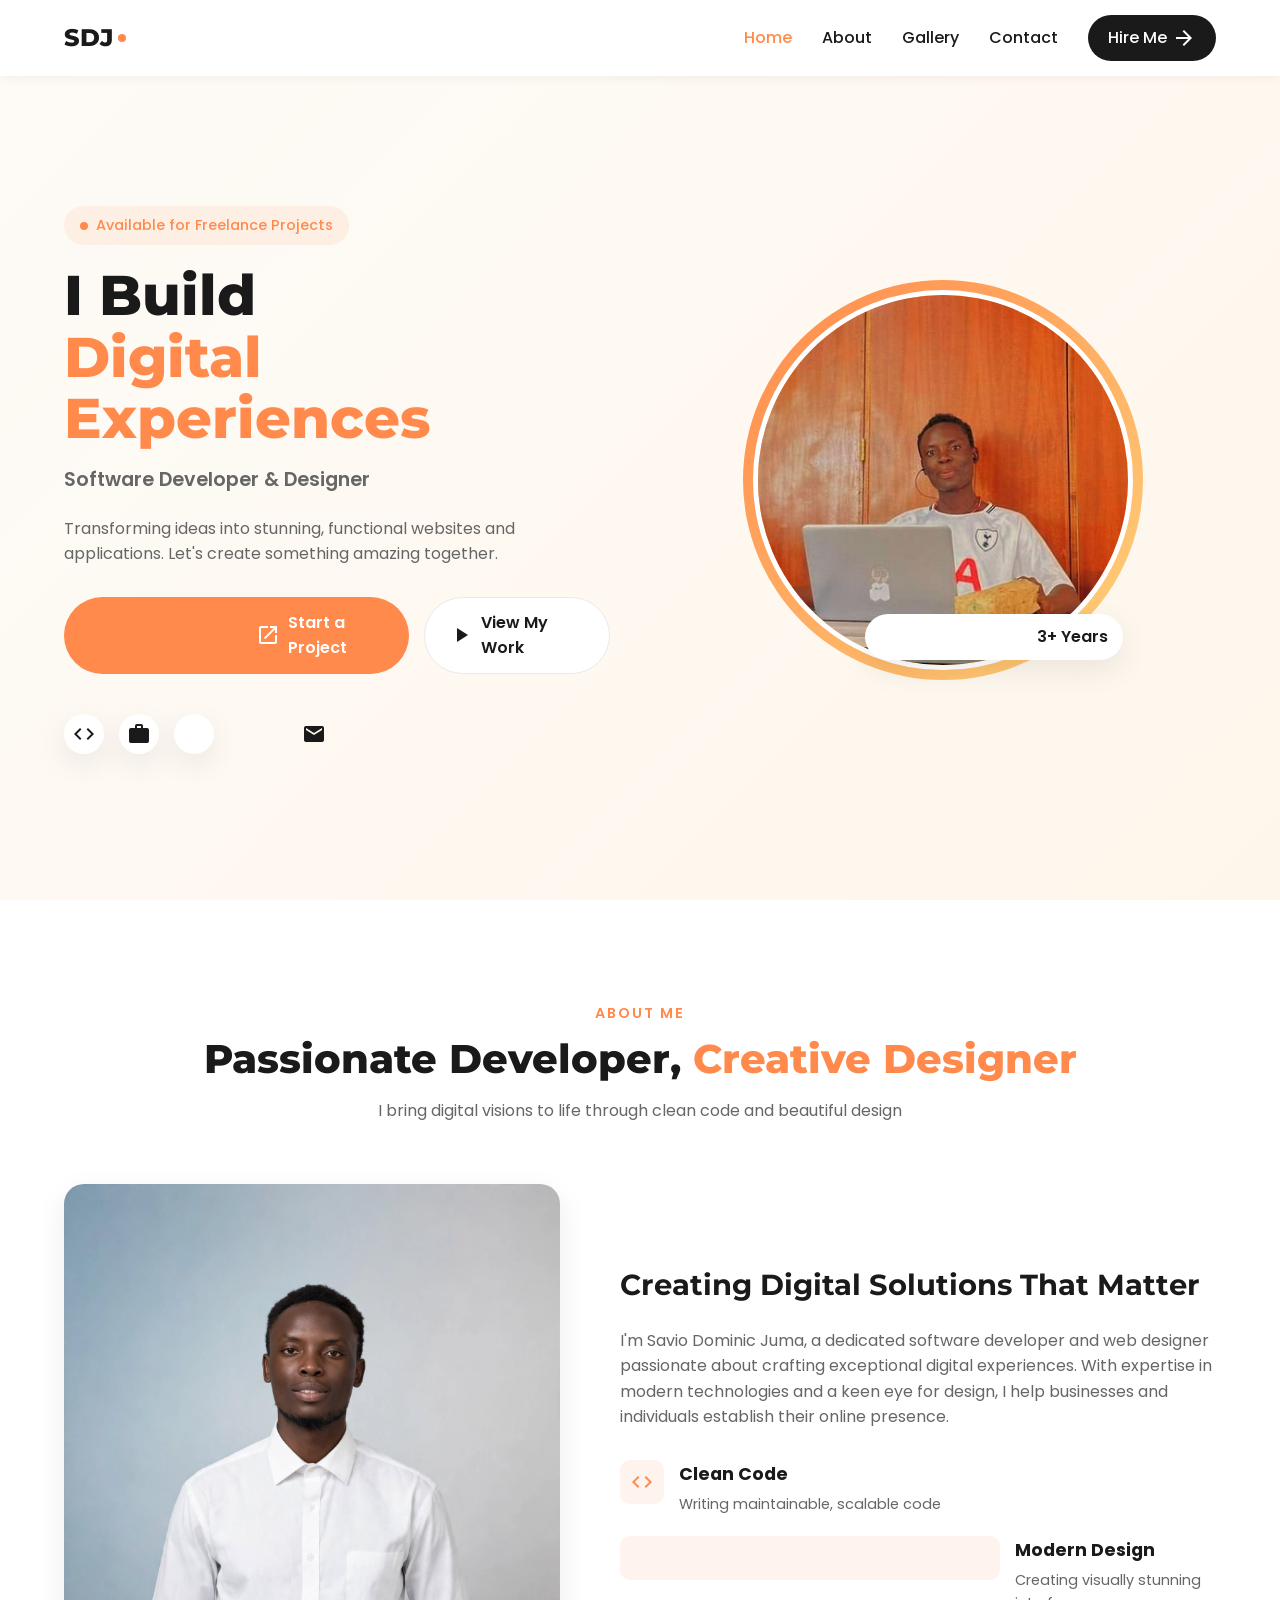
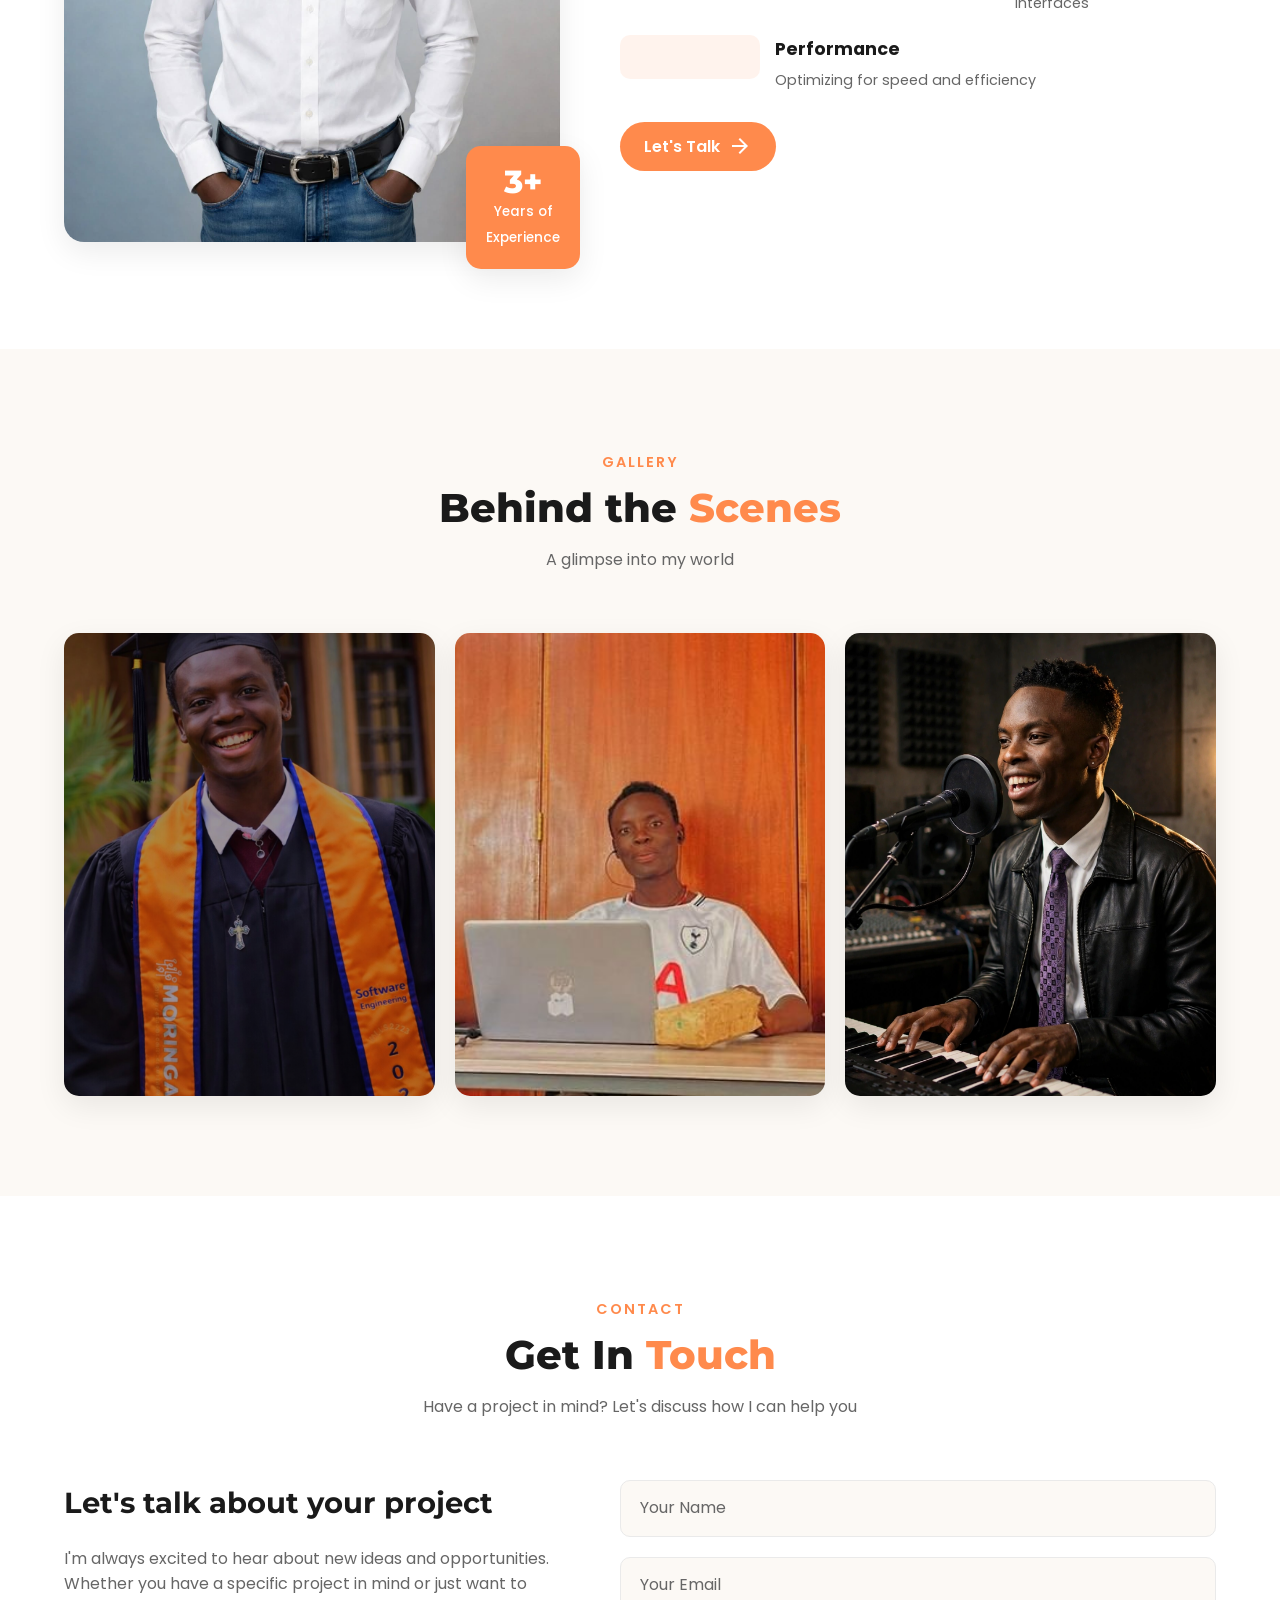
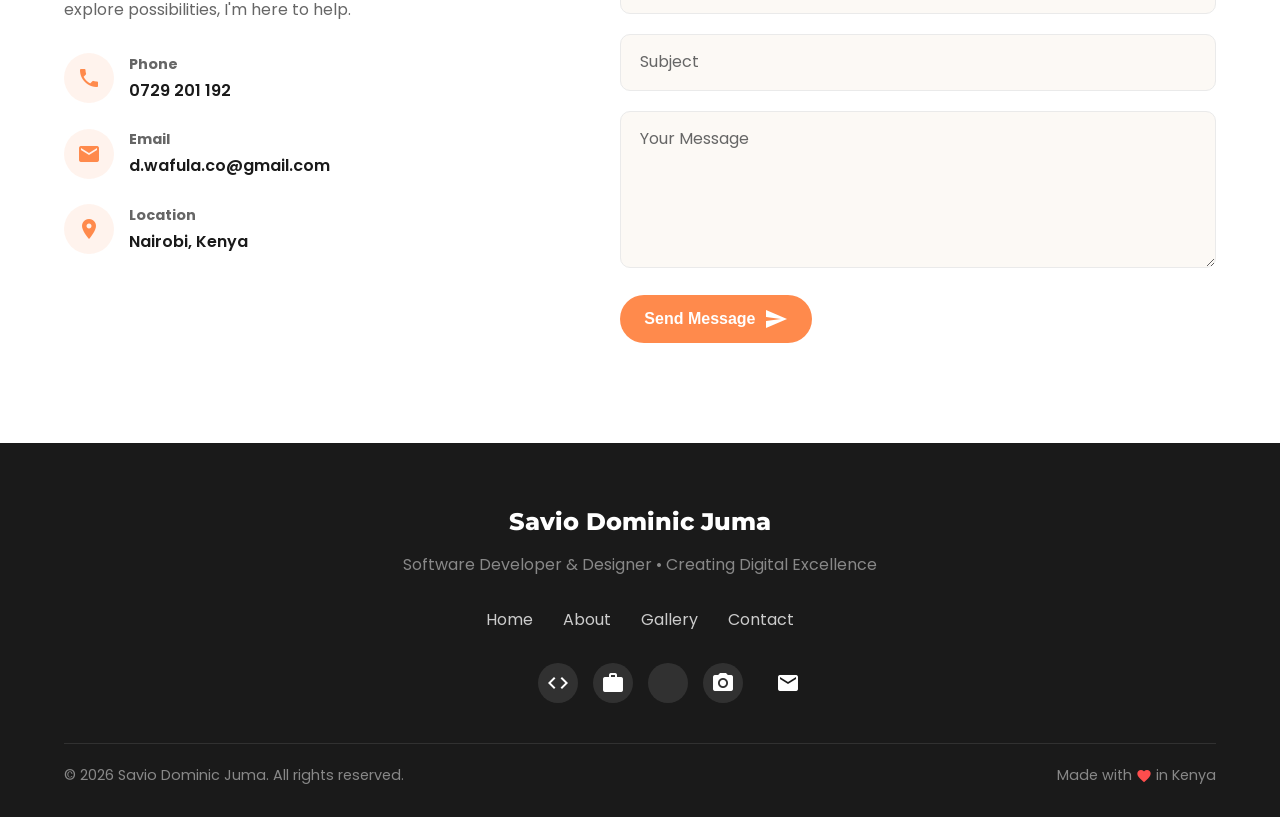
==== index.html @ 6fb2f416 "feat: complete portfolio" ====
<!DOCTYPE html>
<html lang="en">
<head>
    <meta charset="UTF-8">
    <meta name="viewport" content="width=device-width, initial-scale=1.0">
    <meta name="description" content="Portfolio of Savio Dominic Juma, a Software Developer & Designer specializing in web development.">
    <title>Savio Dominic Juma | Portfolio</title>
    
    <!-- Fonts & Icons -->
    <link rel="preconnect" href="https://fonts.googleapis.com">
    <link rel="preconnect" href="https://fonts.gstatic.com" crossorigin>
    <link href="https://fonts.googleapis.com/css2?family=Poppins:wght@300;400;500;600;700&family=Montserrat:wght@700;800&display=swap" rel="stylesheet">
    <link href="https://fonts.googleapis.com/icon?family=Material+Icons" rel="stylesheet">
    
    <!-- CSS -->
    <link rel="stylesheet" href="style.css">
</head>
<body>

    <!-- ===== NAVIGATION ===== -->
    <nav class="navbar">
        <div class="nav-container">
            <a href="#" class="nav-logo">
                <span class="logo-text">SDJ</span>
                <span class="logo-dot"></span>
            </a>
            
            <ul class="nav-links">
                <li><a href="#home" class="nav-link active">Home</a></li>
                <li><a href="#about" class="nav-link">About</a></li>
                <li><a href="#gallery" class="nav-link">Gallery</a></li>
                <li><a href="#contact" class="nav-link">Contact</a></li>
                <li><a href="#contact" class="nav-cta"><span>Hire Me</span><span class="material-icons">arrow_forward</span></a></li>
            </ul>            
            
            <button class="nav-toggle" aria-label="Toggle menu">
                <span class="material-icons">menu</span>
            </button>
        </div>
    </nav>

    <main>
        <!-- ===== HERO SECTION ===== -->
        <section class="hero" id="home">
            <div class="hero-container">
                <div class="hero-content">
                    <div class="hero-badge">
                        <span class="badge-dot"></span>
                        <span>Available for Freelance Projects</span>
                    </div>
                    
                    <h1 class="hero-title">
                        <span class="hero-title-line">I Build</span>
                        <span class="hero-title-line accent-text">Digital Experiences</span>
                    </h1>
                    
                    <p class="hero-subtitle">Software Developer & Designer</p>
                    
                    <p class="hero-description">
                        Transforming ideas into stunning, functional websites and applications. 
                        Let's create something amazing together.
                    </p>
                    
                    <div class="hero-ctas">
                        <a href="#contact" class="btn btn-primary">
                            <span class="material-icons">rocket_launch</span>
                            Start a Project
                        </a>
                        <a href="#gallery" class="btn btn-secondary">
                            <span class="material-icons">play_arrow</span>
                            View My Work
                        </a>
                    </div>

                    <div class="hero-social">
                        <a href="https://github.com/savio1-domi" target="_blank" rel="noopener" class="hero-social-link">
                            <span class="material-icons">code</span>
                        </a>
                        <a href="https://www.linkedin.com/in/dominic-juma-018305279/" target="_blank" rel="noopener" class="hero-social-link">
                            <span class="material-icons">work</span>
                        </a>
                        <a href="https://x.com/saviodomiju" target="_blank" rel="noopener" class="hero-social-link">
                            <span class="material-icons">alternate_email</span>
                        </a>
                    </div>
                </div>
                
                <div class="hero-image">
                    <div class="hero-photo-wrapper">
                        <div class="hero-photo-glow"></div>
                        <img src="images/Domini.png" 
                             alt="Savio Dominic Juma - Software Developer" 
                             class="hero-photo"
                             loading="eager">
                        <div class="hero-photo-badge">
                            <span class="material-icons">verified</span>
                            <span>3+ Years</span>
                        </div>
                    </div>
                </div>
            </div>
        </section>

        <!-- ===== ABOUT SECTION ===== -->
        <section class="about-section" id="about">
            <div class="container">
                <div class="section-header">
                    <span class="section-subtitle">About Me</span>
                    <h2 class="section-title">Passionate Developer, <span class="accent-text">Creative Designer</span></h2>
                    <p class="section-description">
                        I bring digital visions to life through clean code and beautiful design
                    </p>
                </div>
                
                <div class="about-content">
                    <div class="about-image">
                        <div class="about-image-wrapper">
                            <img src="images/Domi.jpeg" 
                                 alt="Savio Dominic Juma black and white portrait" 
                                 class="about-photo"
                                 loading="lazy">
                            <div class="about-experience">
                                <span class="experience-number">3+</span>
                                <span class="experience-text">Years of<br>Experience</span>
                            </div>
                        </div>
                    </div>
                    
                    <div class="about-text">
                        <h3>Creating Digital Solutions That Matter</h3>
                        <p>
                            I'm Savio Dominic Juma, a dedicated software developer and web designer 
                            passionate about crafting exceptional digital experiences. With expertise 
                            in modern technologies and a keen eye for design, I help businesses and 
                            individuals establish their online presence.
                        </p>
                        
                        <div class="feature-grid">
                            <div class="feature-item">
                                <div class="feature-icon"><span class="material-icons">code</span></div>
                                <div class="feature-text">
                                    <h4>Clean Code</h4>
                                    <p>Writing maintainable, scalable code</p>
                                </div>
                            </div>
                            
                            <div class="feature-item">
                                <div class="feature-icon"><span class="material-icons">design_services</span></div>
                                <div class="feature-text">
                                    <h4>Modern Design</h4>
                                    <p>Creating visually stunning interfaces</p>
                                </div>
                            </div>
                            
                            <div class="feature-item">
                                <div class="feature-icon"><span class="material-icons">speed</span></div>
                                <div class="feature-text">
                                    <h4>Performance</h4>
                                    <p>Optimizing for speed and efficiency</p>
                                </div>
                            </div>
                        </div>

                        <a href="#contact" class="btn btn-primary about-cta">
                            <span>Let's Talk</span>
                            <span class="material-icons">arrow_forward</span>
                        </a>
                    </div>
                </div>
            </div>
        </section>

        <!-- ===== GALLERY SECTION ===== -->
        <section class="gallery-section" id="gallery">
            <div class="container">
                <div class="section-header">
                    <span class="section-subtitle">Gallery</span>
                    <h2 class="section-title">Behind the <span class="accent-text">Scenes</span></h2>
                    <p class="section-description">
                        A glimpse into my world
                    </p>
                </div>

                <div class="gallery-grid">
                    <div class="gallery-item">
                        <img src="images/Congradulations.png" alt="Savio Dominic Juma - Blue Background Portrait" class="gallery-img">
                        <div class="gallery-overlay">
                            <span class="material-icons">zoom_in</span>
                        </div>
                    </div>
                    <div class="gallery-item">
                        <img src="images/Domini.png" alt="Savio Dominic Juma - Casual Laptop Work" class="gallery-img">
                        <div class="gallery-overlay">
                            <span class="material-icons">zoom_in</span>
                        </div>
                    </div>
                    <!-- The B&W is used in the About section, but we can add another or reuse it here -->
                    <div class="gallery-item">
                        <img src="images/studio.png" alt="Savio Dominic Juma - Black and White" class="gallery-img">
                        <div class="gallery-overlay">
                            <span class="material-icons">zoom_in</span>
                        </div>
                    </div>
                </div>
            </div>
        </section>

        <!-- ===== CONTACT SECTION ===== -->
        <section class="contact-section" id="contact">
            <div class="container">
                <div class="section-header">
                    <span class="section-subtitle">Contact</span>
                    <h2 class="section-title">Get In <span class="accent-text">Touch</span></h2>
                    <p class="section-description">
                        Have a project in mind? Let's discuss how I can help you
                    </p>
                </div>
                
                <div class="contact-wrapper">
                    <div class="contact-info">
                        <h3>Let's talk about your project</h3>
                        <p>I'm always excited to hear about new ideas and opportunities. Whether you have a specific project in mind or just want to explore possibilities, I'm here to help.</p>
                        
                        <div class="contact-details">
                            <div class="contact-item">
                                <div class="contact-icon-small"><span class="material-icons">phone</span></div>
                                <div>
                                    <h4>Phone</h4>
                                    <a href="tel:0729201192">0729 201 192</a>
                                </div>
                            </div>
                            
                            <div class="contact-item">
                                <div class="contact-icon-small"><span class="material-icons">email</span></div>
                                <div>
                                    <h4>Email</h4>
                                    <a href="mailto:d.wafula.co@gmail.com">d.wafula.co@gmail.com</a>
                                </div>
                            </div>
                            
                            <div class="contact-item">
                                <div class="contact-icon-small"><span class="material-icons">location_on</span></div>
                                <div>
                                    <h4>Location</h4>
                                    <p>Nairobi, Kenya</p>
                                </div>
                            </div>
                        </div>
                    </div>
                    
                    <form class="contact-form" action="#" method="POST">
                        <div class="form-group">
                            <input type="text" id="name" name="name" required placeholder=" ">
                            <label for="name">Your Name</label>
                        </div>
                        
                        <div class="form-group">
                            <input type="email" id="email" name="email" required placeholder=" ">
                            <label for="email">Your Email</label>
                        </div>
                        
                        <div class="form-group">
                            <input type="text" id="subject" name="subject" required placeholder=" ">
                            <label for="subject">Subject</label>
                        </div>
                        
                        <div class="form-group">
                            <textarea id="message" name="message" rows="5" required placeholder=" "></textarea>
                            <label for="message">Your Message</label>
                        </div>
                        
                        <button type="submit" class="btn btn-primary submit-btn">
                            <span>Send Message</span>
                            <span class="material-icons">send</span>
                        </button>
                    </form>
                </div>
            </div>
        </section>
    </main>

    <!-- ===== FOOTER ===== -->
    <footer class="footer">
        <div class="container">
            <div class="footer-content">
                <div class="footer-logo">Savio Dominic Juma</div>
                <p class="footer-text">
                    Software Developer & Designer • Creating Digital Excellence
                </p>
                
                <div class="footer-links">
                    <a href="#home">Home</a>
                    <a href="#about">About</a>
                    <a href="#gallery">Gallery</a>
                    <a href="#contact">Contact</a>
                </div>
                
                <div class="footer-social">
                    <a href="https://github.com/savio1-domi" target="_blank" rel="noopener"><span class="material-icons">code</span></a>
                    <a href="https://www.linkedin.com/in/dominic-juma-018305279/" target="_blank" rel="noopener"><span class="material-icons">work</span></a>
                    <a href="https://x.com/saviodomiju" target="_blank" rel="noopener"><span class="material-icons">alternate_email</span></a>
                    <a href="https://www.instagram.com/savio.domi.de.great/" target="_blank" rel="noopener"><span class="material-icons">camera_alt</span></a>
                </div>
                
                <div class="footer-divider"></div>
                
                <div class="footer-bottom">
                    <p>© 2026 Savio Dominic Juma. All rights reserved.</p>
                    <p>Made with <span class="material-icons heart">favorite</span> in Kenya</p>
                </div>
            </div>
        </div>
    </footer>

    <button class="back-to-top" id="backToTop">
        <span class="material-icons">arrow_upward</span>
    </button>

    <!-- JavaScript (Optional, for basic interactions like the mobile menu) -->
    <script>
        // Simple Mobile Menu Toggle
        const navToggle = document.querySelector('.nav-toggle');
        const navLinks = document.querySelector('.nav-links');
        if (navToggle) {
            navToggle.addEventListener('click', () => {
                navLinks.classList.toggle('active');
            });
        }

        // Back to top button
        const backToTop = document.getElementById('backToTop');
        window.addEventListener('scroll', () => {
            if (window.scrollY > 300) {
                backToTop.classList.add('visible');
            } else {
                backToTop.classList.remove('visible');
            }
        });
        backToTop.addEventListener('click', () => {
            window.scrollTo({ top: 0, behavior: 'smooth' });
        });
    </script>
</body>
</html>
---- style.css ----
/* =========================================================
   Variables & Reset
   ========================================================= */
:root {
    --primary: #ff8a4c;
    --primary-dark: #e06d35;
    --secondary: #ffd27a;
    --text-dark: #1a1a1a;
    --text-muted: #666;
    --bg-light: #fcf9f5;
    --bg-white: #ffffff;
    --border: #eaeaea;
    --font-heading: 'Montserrat', sans-serif;
    --font-body: 'Poppins', sans-serif;
    --shadow: 0 10px 30px rgba(0,0,0,0.08);
    --radius: 12px;
    --transition: all 0.3s ease;
}

* {
    margin: 0;
    padding: 0;
    box-sizing: border-box;
}

html {
    scroll-behavior: smooth;
}

body {
    font-family: var(--font-body);
    color: var(--text-dark);
    background-color: var(--bg-light);
    line-height: 1.6;
    overflow-x: hidden;
}

a {
    text-decoration: none;
    color: inherit;
}

ul {
    list-style: none;
}

.container {
    width: 90%;
    max-width: 1200px;
    margin: 0 auto;
}

.section-header {
    text-align: center;
    margin-bottom: 60px;
}

.section-subtitle {
    display: inline-block;
    font-size: 0.9rem;
    font-weight: 600;
    color: var(--primary);
    text-transform: uppercase;
    letter-spacing: 2px;
    margin-bottom: 10px;
}

.section-title {
    font-family: var(--font-heading);
    font-size: 2.5rem;
    font-weight: 800;
    margin-bottom: 15px;
    line-height: 1.2;
}

.section-description {
    color: var(--text-muted);
    max-width: 600px;
    margin: 0 auto;
}

.accent-text {
    color: var(--primary);
}

/* =========================================================
   Buttons
   ========================================================= */
.btn {
    display: inline-flex;
    align-items: center;
    gap: 8px;
    padding: 12px 24px;
    font-weight: 600;
    border-radius: 50px;
    transition: var(--transition);
    border: none;
    cursor: pointer;
    font-size: 1rem;
}

.btn-primary {
    background-color: var(--primary);
    color: white;
}

.btn-primary:hover {
    background-color: var(--primary-dark);
    transform: translateY(-3px);
    box-shadow: 0 10px 20px rgba(255, 138, 76, 0.3);
}

.btn-secondary {
    background-color: white;
    color: var(--text-dark);
    border: 1px solid var(--border);
}

.btn-secondary:hover {
    background-color: #f5f5f5;
    transform: translateY(-3px);
}

/* =========================================================
   Navigation
   ========================================================= */
.navbar {
    position: fixed;
    top: 0;
    left: 0;
    width: 100%;
    background: rgba(255, 255, 255, 0.95);
    backdrop-filter: blur(10px);
    z-index: 1000;
    padding: 15px 0;
    box-shadow: 0 2px 10px rgba(0,0,0,0.05);
}

.nav-container {
    display: flex;
    justify-content: space-between;
    align-items: center;
    width: 90%;
    max-width: 1200px;
    margin: 0 auto;
}

.nav-logo {
    display: flex;
    align-items: center;
    gap: 5px;
}

.logo-text {
    font-family: var(--font-heading);
    font-size: 1.5rem;
    font-weight: 800;
}

.logo-dot {
    width: 8px;
    height: 8px;
    background: var(--primary);
    border-radius: 50%;
    display: inline-block;
}

.nav-links {
    display: flex;
    align-items: center;
    gap: 30px;
}

.nav-link {
    font-weight: 500;
    color: var(--text-dark);
    transition: var(--transition);
    position: relative;
}

.nav-link:hover, .nav-link.active {
    color: var(--primary);
}

.nav-cta {
    display: flex;
    align-items: center;
    gap: 5px;
    background: var(--text-dark);
    color: white;
    padding: 10px 20px;
    border-radius: 50px;
    font-weight: 500;
    transition: var(--transition);
}

.nav-cta:hover {
    background: var(--primary);
}

.nav-toggle {
    display: none;
    background: none;
    border: none;
    cursor: pointer;
}

/* =========================================================
   Hero Section
   ========================================================= */
.hero {
    padding: 160px 0 100px;
    background: linear-gradient(135deg, #fdfbf7 0%, #fff6eb 100%);
    min-height: 100vh;
    display: flex;
    align-items: center;
}

.hero-container {
    display: grid;
    grid-template-columns: 1fr 1fr;
    gap: 60px;
    align-items: center;
    width: 90%;
    max-width: 1200px;
    margin: 0 auto;
}

.hero-badge {
    display: inline-flex;
    align-items: center;
    gap: 8px;
    background: rgba(255, 138, 76, 0.1);
    color: var(--primary);
    padding: 8px 16px;
    border-radius: 50px;
    font-size: 0.9rem;
    font-weight: 500;
    margin-bottom: 20px;
}

.badge-dot {
    width: 8px;
    height: 8px;
    background: var(--primary);
    border-radius: 50%;
    animation: pulse 2s infinite;
}

@keyframes pulse {
    0% { box-shadow: 0 0 0 0 rgba(255, 138, 76, 0.4); }
    70% { box-shadow: 0 0 0 10px rgba(255, 138, 76, 0); }
    100% { box-shadow: 0 0 0 0 rgba(255, 138, 76, 0); }
}

.hero-title {
    font-family: var(--font-heading);
    font-size: 3.5rem;
    font-weight: 800;
    line-height: 1.1;
    margin-bottom: 15px;
}

.hero-title-line {
    display: block;
}

.hero-subtitle {
    font-size: 1.2rem;
    font-weight: 600;
    color: var(--text-muted);
    margin-bottom: 20px;
}

.hero-description {
    color: var(--text-muted);
    margin-bottom: 30px;
    max-width: 90%;
}

.hero-ctas {
    display: flex;
    gap: 15px;
    margin-bottom: 40px;
}

.hero-social {
    display: flex;
    gap: 15px;
}

.hero-social-link {
    display: flex;
    align-items: center;
    justify-content: center;
    width: 40px;
    height: 40px;
    background: white;
    border-radius: 50%;
    box-shadow: var(--shadow);
    color: var(--text-dark);
    transition: var(--transition);
}

.hero-social-link:hover {
    background: var(--primary);
    color: white;
    transform: translateY(-3px);
}

.hero-image {
    display: flex;
    justify-content: center;
    position: relative;
}

.hero-photo-wrapper {
    position: relative;
    width: 400px;
    height: 400px;
    border-radius: 50%;
    padding: 10px;
    background: linear-gradient(135deg, var(--primary), var(--secondary));
}

.hero-photo {
    width: 100%;
    height: 100%;
    object-fit: cover;
    border-radius: 50%;
    border: 5px solid white;
}

.hero-photo-badge {
    position: absolute;
    bottom: 20px;
    right: 20px;
    background: white;
    padding: 10px 15px;
    border-radius: 50px;
    display: flex;
    align-items: center;
    gap: 5px;
    font-weight: 600;
    box-shadow: var(--shadow);
}

.hero-photo-badge .material-icons {
    color: var(--primary);
    font-size: 1.2rem;
}

/* =========================================================
   About Section
   ========================================================= */
.about-section {
    padding: 100px 0;
    background: var(--bg-white);
}

.about-content {
    display: grid;
    grid-template-columns: 1fr 1.2fr;
    gap: 60px;
    align-items: center;
}

.about-image-wrapper {
    position: relative;
}

.about-photo {
    width: 100%;
    border-radius: 20px;
    box-shadow: var(--shadow);
}

.about-experience {
    position: absolute;
    bottom: -20px;
    right: -20px;
    background: var(--primary);
    color: white;
    padding: 20px;
    border-radius: 15px;
    text-align: center;
    box-shadow: var(--shadow);
}

.experience-number {
    display: block;
    font-family: var(--font-heading);
    font-size: 2rem;
    font-weight: 800;
    line-height: 1;
}

.experience-text {
    font-size: 0.85rem;
    font-weight: 500;
}

.about-text h3 {
    font-family: var(--font-heading);
    font-size: 1.8rem;
    margin-bottom: 20px;
}

.about-text p {
    color: var(--text-muted);
    margin-bottom: 30px;
}

.feature-grid {
    display: grid;
    grid-template-columns: 1fr;
    gap: 20px;
    margin-bottom: 30px;
}

.feature-item {
    display: flex;
    gap: 15px;
    align-items: flex-start;
}

.feature-icon {
    background: rgba(255, 138, 76, 0.1);
    color: var(--primary);
    padding: 10px;
    border-radius: 10px;
    display: flex;
    align-items: center;
    justify-content: center;
}

.feature-text h4 {
    font-size: 1.1rem;
    margin-bottom: 5px;
}

.feature-text p {
    font-size: 0.9rem;
    color: var(--text-muted);
    margin-bottom: 0;
}

/* =========================================================
   Gallery Section
   ========================================================= */
.gallery-section {
    padding: 100px 0;
    background: var(--bg-light);
}

.gallery-grid {
    display: grid;
    grid-template-columns: repeat(auto-fit, minmax(300px, 1fr));
    gap: 20px;
}

.gallery-item {
    position: relative;
    border-radius: 15px;
    overflow: hidden;
    box-shadow: var(--shadow);
    aspect-ratio: 4/5;
}

.gallery-img {
    width: 100%;
    height: 100%;
    object-fit: cover;
    transition: transform 0.5s ease;
}

.gallery-item:hover .gallery-img {
    transform: scale(1.1);
}

.gallery-overlay {
    position: absolute;
    inset: 0;
    background: rgba(255, 138, 76, 0.7);
    display: flex;
    align-items: center;
    justify-content: center;
    opacity: 0;
    transition: var(--transition);
    color: white;
}

.gallery-item:hover .gallery-overlay {
    opacity: 1;
}

.gallery-overlay .material-icons {
    font-size: 3rem;
}

/* =========================================================
   Contact Section
   ========================================================= */
.contact-section {
    padding: 100px 0;
    background: var(--bg-white);
}

.contact-wrapper {
    display: grid;
    grid-template-columns: 1fr 1.2fr;
    gap: 60px;
}

.contact-info h3 {
    font-family: var(--font-heading);
    font-size: 1.8rem;
    margin-bottom: 20px;
}

.contact-info > p {
    color: var(--text-muted);
    margin-bottom: 30px;
}

.contact-details {
    display: flex;
    flex-direction: column;
    gap: 25px;
}

.contact-item {
    display: flex;
    gap: 15px;
    align-items: center;
}

.contact-icon-small {
    width: 50px;
    height: 50px;
    background: rgba(255, 138, 76, 0.1);
    color: var(--primary);
    border-radius: 50%;
    display: flex;
    align-items: center;
    justify-content: center;
    flex-shrink: 0;
}

.contact-item h4 {
    font-size: 0.9rem;
    color: var(--text-muted);
    margin-bottom: 2px;
}

.contact-item a, .contact-item p {
    font-weight: 600;
    color: var(--text-dark);
}

.contact-form {
    display: flex;
    flex-direction: column;
    gap: 20px;
}

.form-group {
    position: relative;
}

.form-group input, .form-group textarea {
    width: 100%;
    padding: 15px;
    border: 1px solid var(--border);
    border-radius: 10px;
    font-family: var(--font-body);
    font-size: 1rem;
    background: var(--bg-light);
    transition: var(--transition);
}

.form-group input:focus, .form-group textarea:focus {
    outline: none;
    border-color: var(--primary);
    background: white;
}

.form-group label {
    position: absolute;
    left: 15px;
    top: 15px;
    color: var(--text-muted);
    pointer-events: none;
    transition: var(--transition);
    background: var(--bg-light);
    padding: 0 5px;
}

.form-group input:focus + label,
.form-group input:not(:placeholder-shown) + label,
.form-group textarea:focus + label,
.form-group textarea:not(:placeholder-shown) + label {
    top: -10px;
    font-size: 0.8rem;
    color: var(--primary);
    background: white;
}

.submit-btn {
    align-self: flex-start;
}

/* =========================================================
   Footer
   ========================================================= */
.footer {
    background: #1a1a1a;
    color: #ccc;
    padding: 60px 0 30px;
    text-align: center;
}

.footer-logo {
    font-family: var(--font-heading);
    font-size: 1.5rem;
    font-weight: 800;
    color: white;
    margin-bottom: 10px;
}

.footer-text {
    color: #888;
    margin-bottom: 30px;
}

.footer-links {
    display: flex;
    justify-content: center;
    gap: 30px;
    margin-bottom: 30px;
}

.footer-links a {
    transition: var(--transition);
}

.footer-links a:hover {
    color: var(--primary);
}

.footer-social {
    display: flex;
    justify-content: center;
    gap: 15px;
    margin-bottom: 40px;
}

.footer-social a {
    display: flex;
    align-items: center;
    justify-content: center;
    width: 40px;
    height: 40px;
    background: rgba(255,255,255,0.1);
    border-radius: 50%;
    color: white;
    transition: var(--transition);
}

.footer-social a:hover {
    background: var(--primary);
    transform: translateY(-3px);
}

.footer-divider {
    height: 1px;
    background: rgba(255,255,255,0.1);
    margin-bottom: 20px;
}

.footer-bottom {
    display: flex;
    justify-content: space-between;
    align-items: center;
    font-size: 0.9rem;
    color: #888;
}

.heart {
    color: #ff4d4d;
    font-size: 1rem;
    vertical-align: middle;
}

/* =========================================================
   Back to Top
   ========================================================= */
.back-to-top {
    position: fixed;
    bottom: 30px;
    right: 30px;
    width: 50px;
    height: 50px;
    background: var(--primary);
    color: white;
    border: none;
    border-radius: 50%;
    display: flex;
    align-items: center;
    justify-content: center;
    cursor: pointer;
    opacity: 0;
    visibility: hidden;
    transition: var(--transition);
    box-shadow: 0 5px 15px rgba(255, 138, 76, 0.4);
    z-index: 999;
}

.back-to-top.visible {
    opacity: 1;
    visibility: visible;
}

.back-to-top:hover {
    background: var(--primary-dark);
    transform: translateY(-5px);
}

/* =========================================================
   Responsive Design
   ========================================================= */
@media (max-width: 992px) {
    .hero-container, .about-content, .contact-wrapper {
        grid-template-columns: 1fr;
        text-align: center;
    }
    
    .hero-content {
        order: 1;
    }
    
    .hero-image {
        order: 0;
        margin-bottom: 40px;
    }

    .hero-ctas, .hero-social {
        justify-content: center;
    }

    .about-image-wrapper {
        max-width: 500px;
        margin: 0 auto;
    }

    .feature-item {
        text-align: left;
    }

    .about-cta {
        margin: 0 auto;
    }
}

@media (max-width: 768px) {
    .nav-links {
        display: none;
        position: absolute;
        top: 100%;
        left: 0;
        width: 100%;
        background: white;
        flex-direction: column;
        padding: 20px;
        box-shadow: 0 10px 10px rgba(0,0,0,0.1);
    }

    .nav-links.active {
        display: flex;
    }

    .nav-toggle {
        display: block;
    }

    .section-title {
        font-size: 2rem;
    }

    .hero-title {
        font-size: 2.5rem;
    }

    .hero-photo-wrapper {
        width: 300px;
        height: 300px;
    }

    .footer-bottom {
        flex-direction: column;
        gap: 10px;
    }
}
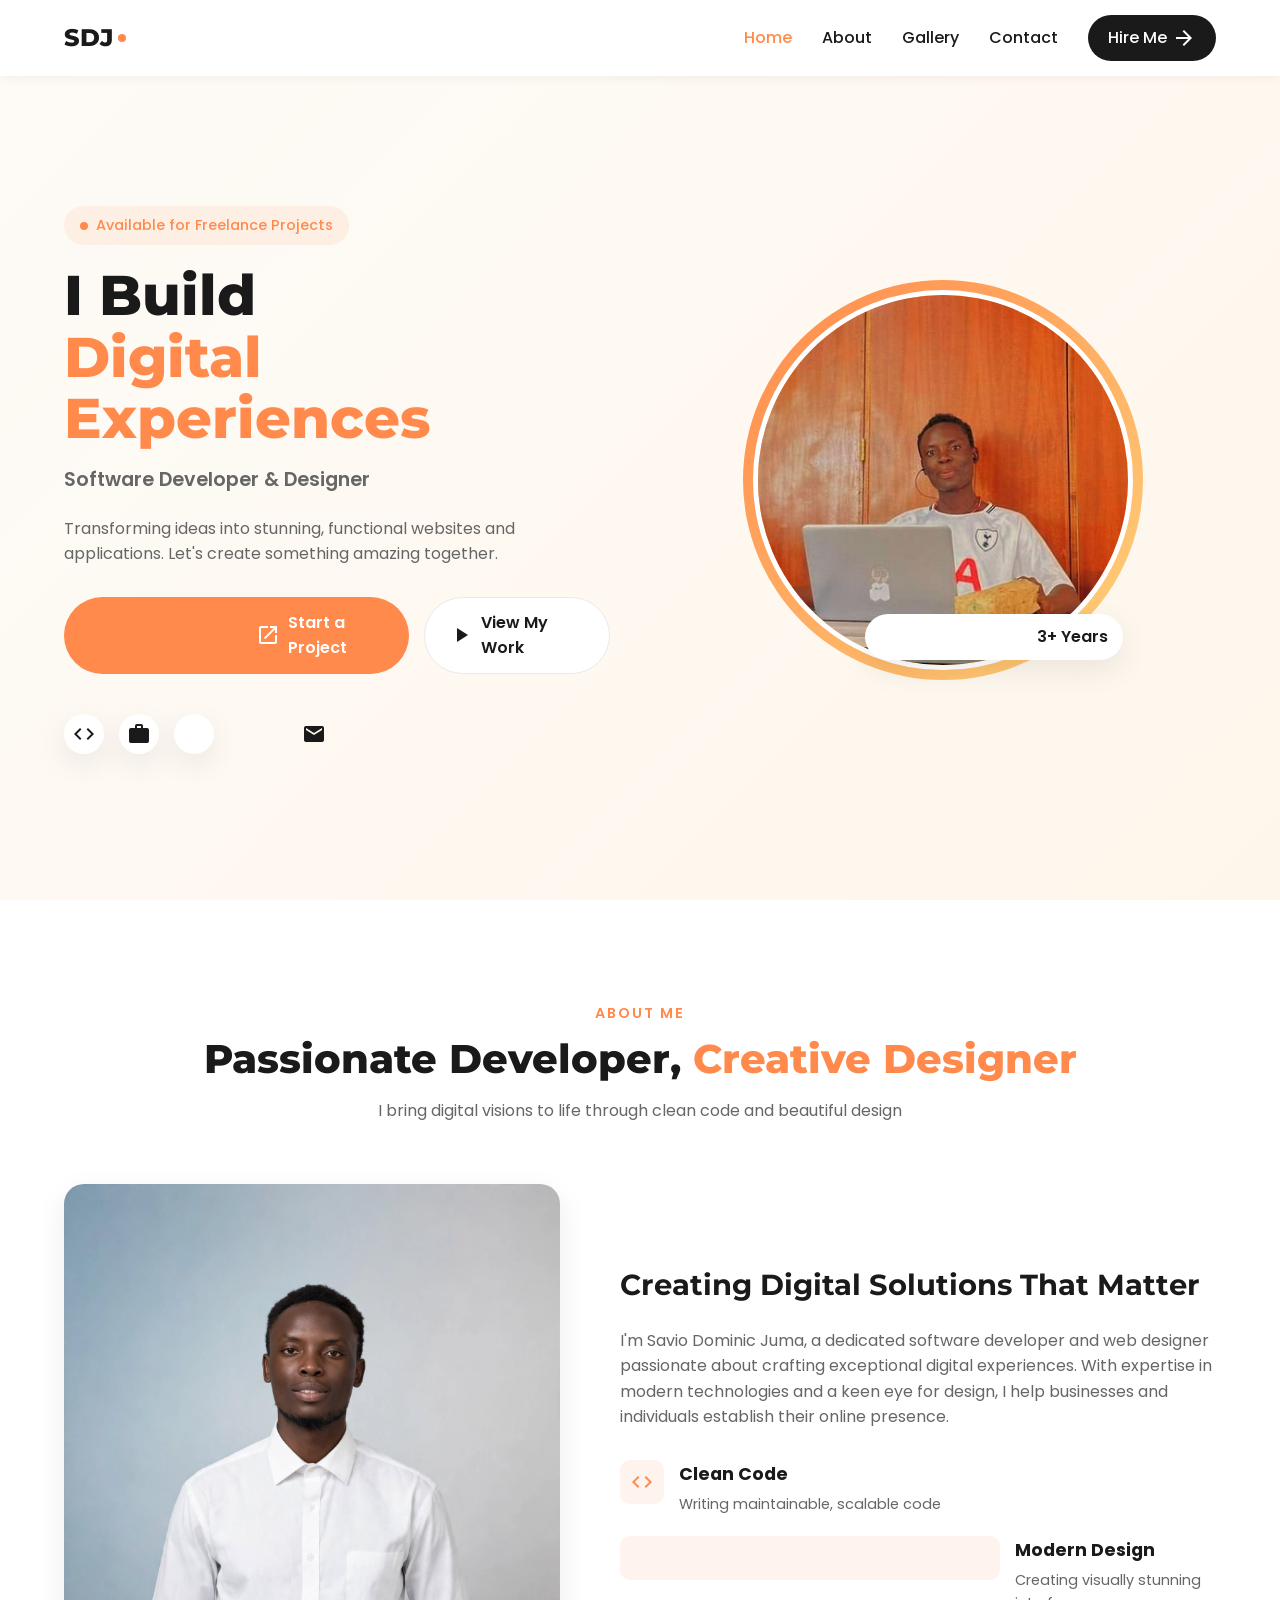
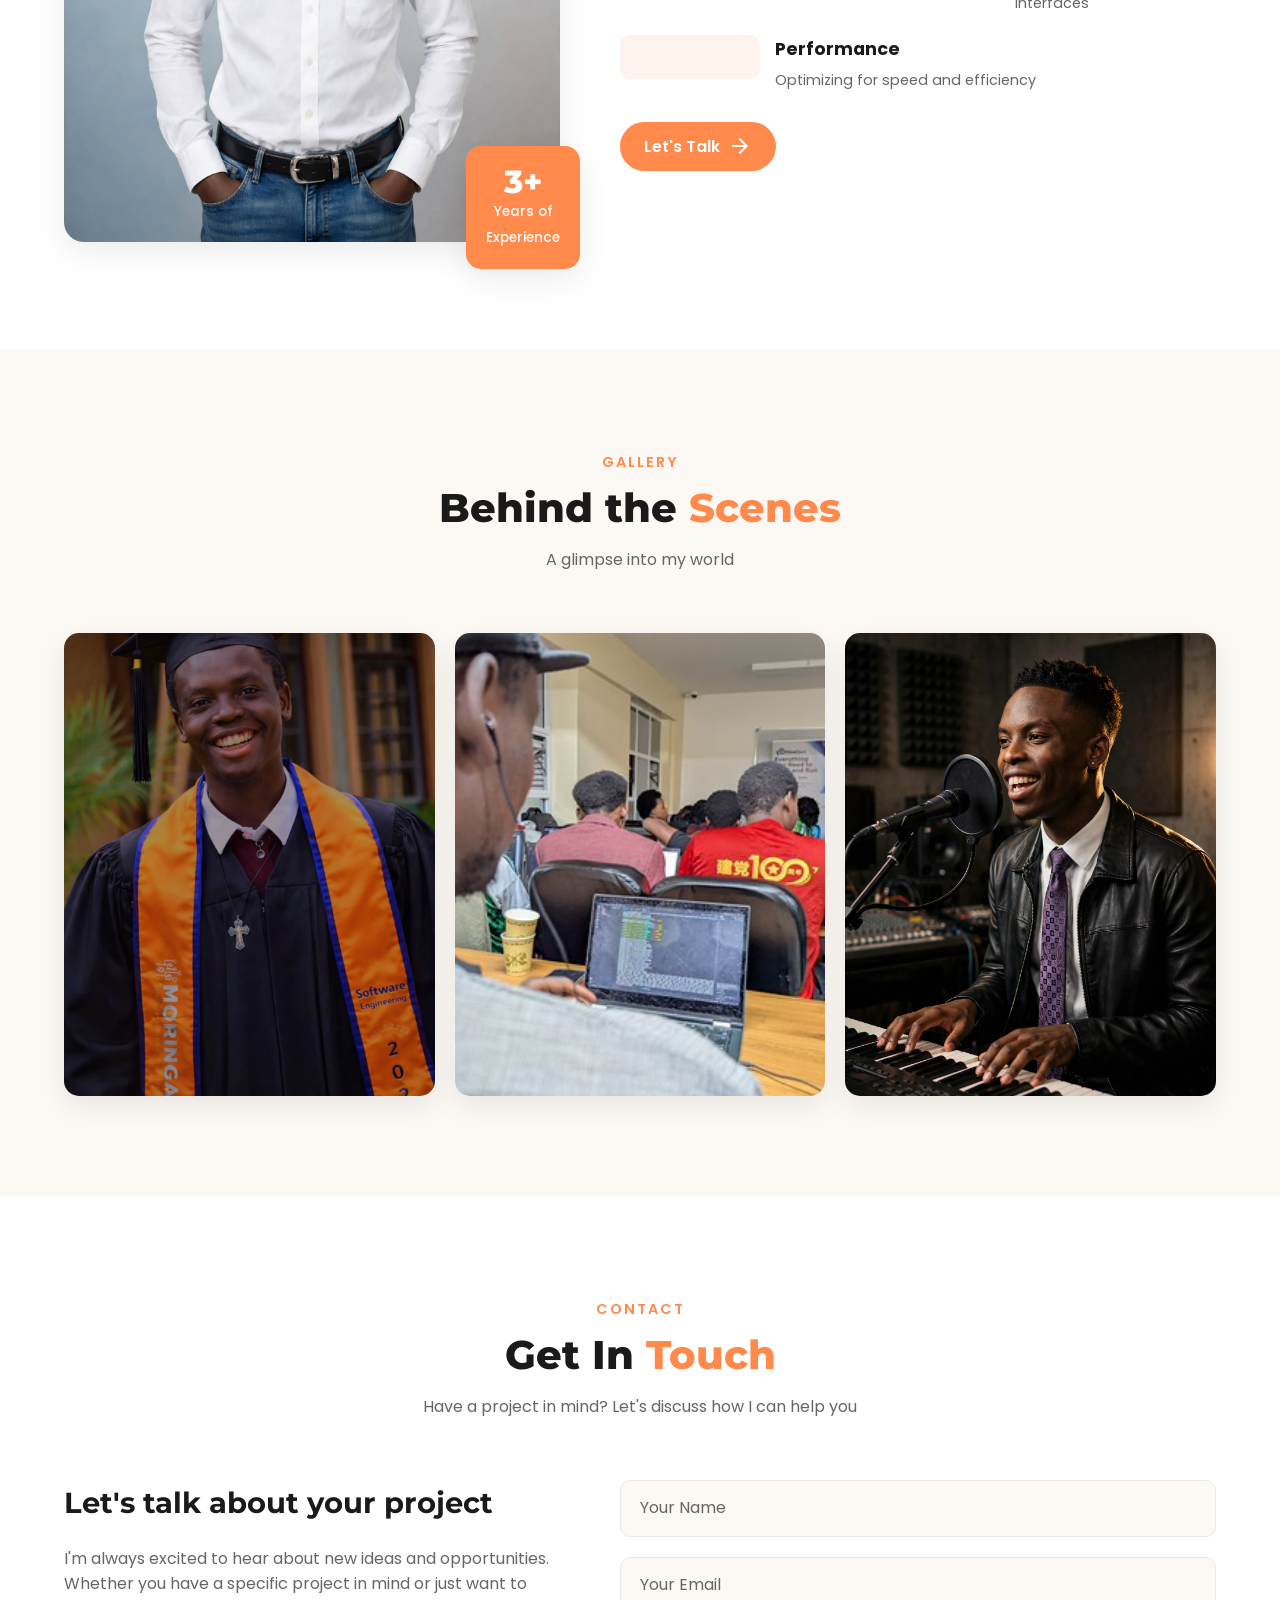
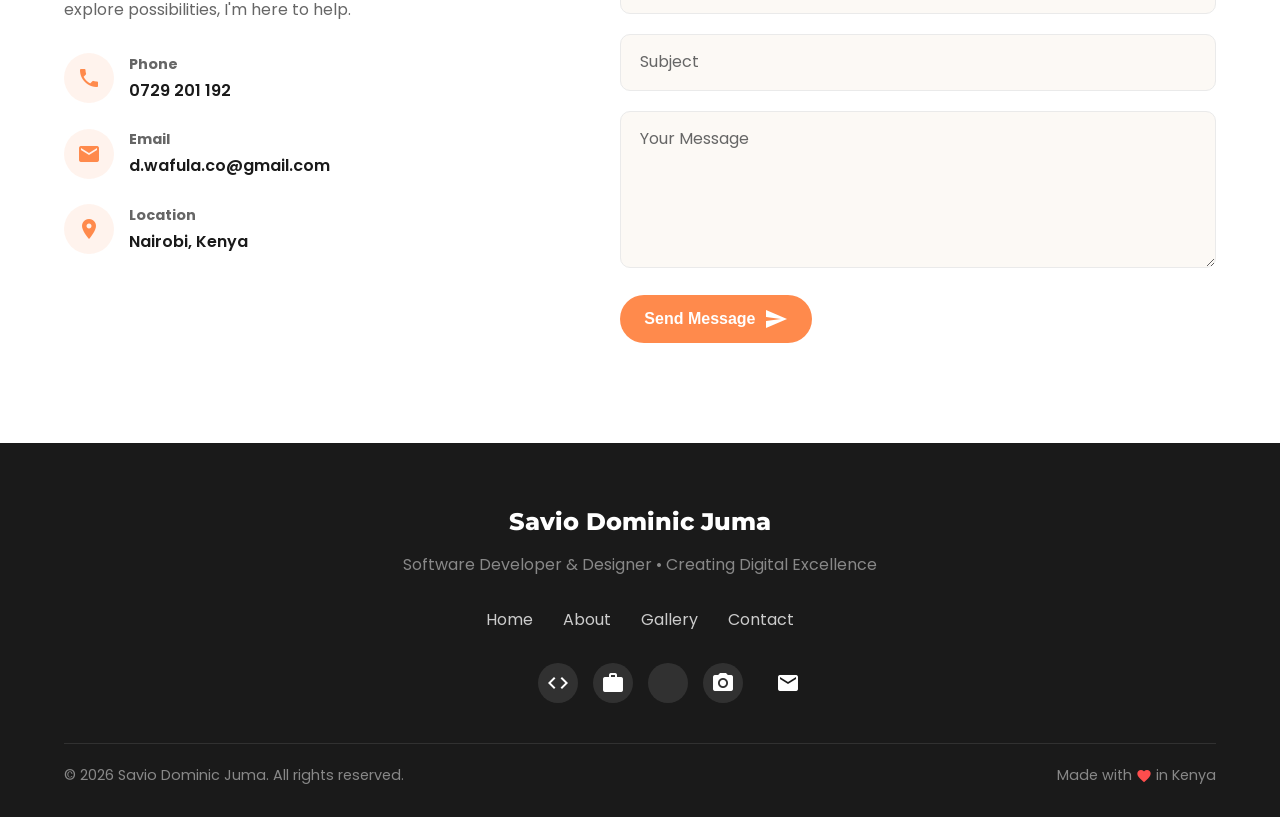
==== commit c41a458c: "My Portfolio" ====
--- a/index.html
+++ b/index.html
@@ -186,19 +186,23 @@
                         <img src="images/Congradulations.png" alt="Savio Dominic Juma - Blue Background Portrait" class="gallery-img">
                         <div class="gallery-overlay">
                             <span class="material-icons">zoom_in</span>
+                            Graduation 2023
                         </div>
                     </div>
                     <div class="gallery-item">
-                        <img src="images/Domini.png" alt="Savio Dominic Juma - Casual Laptop Work" class="gallery-img">
+                        <img src="images/My5.png" alt="Savio Dominic Juma - Casual Laptop Work" class="gallery-img">
                         <div class="gallery-overlay">
                             <span class="material-icons">zoom_in</span>
+                            Hacktoberfest
                         </div>
                     </div>
                     <!-- The B&W is used in the About section, but we can add another or reuse it here -->
                     <div class="gallery-item">
                         <img src="images/studio.png" alt="Savio Dominic Juma - Black and White" class="gallery-img">
+                        
                         <div class="gallery-overlay">
                             <span class="material-icons">zoom_in</span>
+                            Music studio
                         </div>
                     </div>
                 </div>
